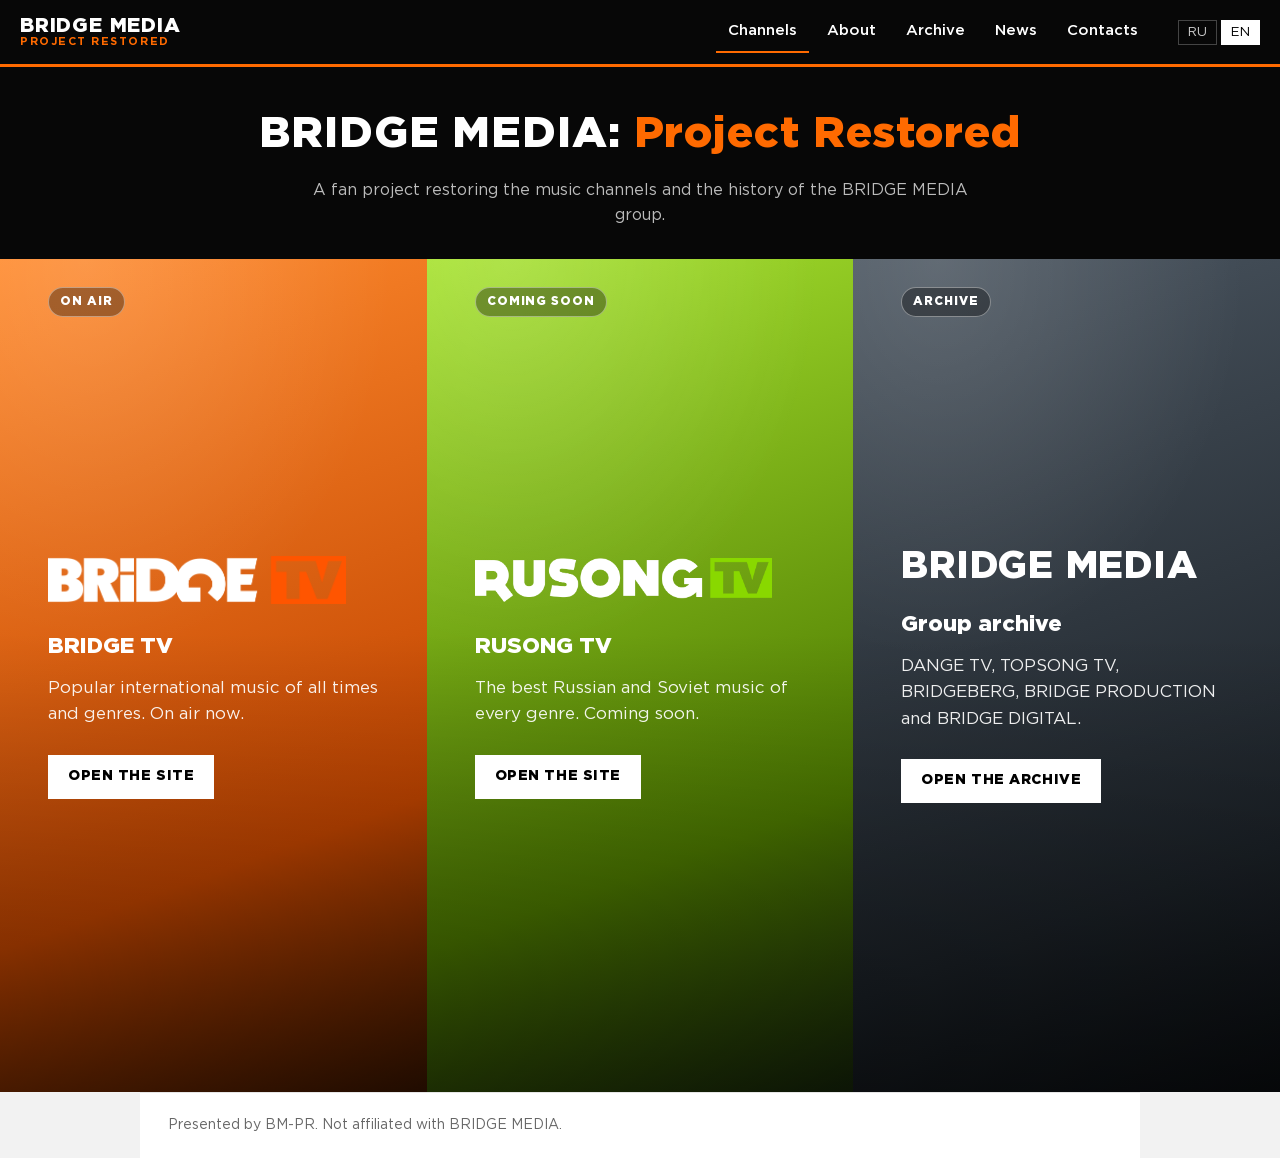
==== index.html @ 4aa4c33b "v1.0" ====
<!doctype html>
<html lang="ru">
<head>
<meta charset="utf-8">
<meta name="viewport" content="width=device-width,initial-scale=1">
<meta name="theme-color" content="#070707">
<title>Главная — BRIDGE MEDIA: Project Restored</title>
<meta name="description" content="Фанатский проект по восстановлению каналов и истории BRIDGE MEDIA. Неофициальный сайт команды BM-PR.">
<link rel="icon" href="favicon.ico" sizes="any"><link rel="icon" type="image/png" sizes="32x32" href="favicon-32.png"><link rel="apple-touch-icon" href="apple-touch-icon.png">
<link rel="stylesheet" href="fonts.css"><link rel="stylesheet" href="bm.css?v=1">
</head>
<body>
<a class="skip" href="#main">Skip</a>
<header class="top"><div class="top-in">
 <a class="brand" href="index.html"><b>BRIDGE MEDIA</b><small>Project Restored</small></a>
 <nav id="nav">
  <a href="index.html" class="on" data-i="nav_ch">Каналы</a><a href="about.html" data-i="nav_about">О холдинге</a><a href="archive.html" data-i="nav_arc">Архив</a><a href="news.html" data-i="nav_news">Новости</a><a href="contacts.html" data-i="nav_con">Контакты</a>
 </nav>
 <div class="lang"><button data-l="ru">RU</button><button data-l="en">EN</button></div>
 <button class="burger" aria-label="Menu" aria-expanded="false" aria-controls="nav"><span></span><span></span><span></span></button>
</div></header>
<main id="main">
<section class="hero-t"><h1>BRIDGE MEDIA: <span data-i="home_h">Project Restored</span></h1><p data-i="home_p">Фанатский проект по восстановлению музыкальных каналов и истории холдинга BRIDGE MEDIA.</p></section>
<section class="cols">
 <a class="col c-btv" href="https://btvrestored.ru/" target="_blank" rel="noopener"><span class="badge" data-i="live">В эфире</span><img class="lg" src="img/btv-logo.png" alt="BRIDGE TV"><h2 data-i="btv_t">BRIDGE TV</h2><p data-i="btv_p">Зарубежная популярная музыка всех времён и направлений. Сейчас в эфире.</p><span class="go" data-i="btv_b">Перейти на сайт</span></a>
 <a class="col c-rtv" href="https://rtvrestored.ru/" target="_blank" rel="noopener"><span class="badge" data-i="soon">Скоро</span><img class="lg" src="img/rusong-logo.png" alt="RUSONG TV"><h2 data-i="rtv_t">RUSONG TV</h2><p data-i="rtv_p">Лучшая российская и советская музыка всех жанров. Скоро в эфире.</p><span class="go" data-i="rtv_b">Перейти на сайт</span></a>
 <a class="col c-arc" href="archive.html"><span class="badge" data-i="arch">Архив</span><div class="lg-t">BRIDGE MEDIA</div><h2 data-i="arc_t">Архив холдинга</h2><p data-i="arc_p">DANGE TV, TOPSONG TV, BRIDGEBERG, BRIDGE PRODUCTION и BRIDGE DIGITAL.</p><span class="go" data-i="arc_b">Открыть архив</span></a>
</section>
</main>
<footer data-i="f">Представлено командой BM-PR. Не имеет отношения к BRIDGE MEDIA.</footer>
<script src="bm.js?v=1"></script>
</body>
</html>
---- fonts.css ----
/* Gotham Pro (Hoefler & Co.) — подключение шрифта для всех страниц сайта */
@font-face{font-family:"Gotham Pro";src:url("fonts/gothampro_light.woff") format("woff");font-weight:300;font-style:normal;font-display:swap}
@font-face{font-family:"Gotham Pro";src:url("fonts/gothampro.woff") format("woff");font-weight:400;font-style:normal;font-display:swap}
@font-face{font-family:"Gotham Pro";src:url("fonts/gothampro_medium.woff") format("woff");font-weight:500;font-style:normal;font-display:swap}
@font-face{font-family:"Gotham Pro";src:url("fonts/gothampro_bold.woff") format("woff");font-weight:700;font-style:normal;font-display:swap}
@font-face{font-family:"Gotham Pro";src:url("fonts/gothampro_black.woff") format("woff");font-weight:900;font-style:normal;font-display:swap}
---- bm.css ----
:root{--bg:#f2f2f2;--panel:#fff;--black:#070707;--orange:#ff6a00;--green:#89d800;--text:#222;--muted:#666;--line:#e6e6e6}
*{box-sizing:border-box}
html{scroll-behavior:smooth}
body{margin:0;background:var(--bg);color:var(--text);font-family:'Gotham Pro',Roboto,Arial,Helvetica,sans-serif;line-height:1.55;-webkit-font-smoothing:antialiased}
a{color:inherit}
img{max-width:100%}
.skip{position:absolute;left:-999px}
/* шапка */
.top{position:sticky;top:0;z-index:50;background:var(--black);color:#fff;border-bottom:3px solid var(--orange)}
.top-in{max-width:1300px;margin:0 auto;padding:0 20px;height:64px;display:flex;align-items:center;gap:28px}
.brand{display:flex;flex-direction:column;text-decoration:none;line-height:1.05}
.brand b{white-space:nowrap;font-weight:900;font-size:20px;letter-spacing:.04em}
.brand small{font-size:11px;font-weight:700;letter-spacing:.14em;text-transform:uppercase;color:var(--orange)}
.top nav{display:flex;gap:6px;margin-left:auto}
.top nav a{padding:8px 12px;text-decoration:none;font-weight:500;font-size:15px;border-bottom:2px solid transparent}
.top nav a:hover,.top nav a.on{border-color:var(--orange)}
.lang{display:flex;gap:4px}
.lang button{background:none;border:1px solid #444;color:#ccc;padding:5px 9px;font:700 12px inherit;font-family:inherit;cursor:pointer}
.lang button.on{background:#fff;color:#000;border-color:#fff}
.burger{display:none;background:none;border:0;padding:8px;cursor:pointer}
.burger span{display:block;width:24px;height:2px;background:#fff;margin:5px 0}
/* колонки каналов */
.cols{display:grid;grid-template-columns:repeat(3,1fr);min-height:calc(100vh - 67px)}
.col{position:relative;display:flex;flex-direction:column;justify-content:center;padding:6vh 48px;color:#fff;text-decoration:none;overflow:hidden;isolation:isolate;transition:flex .3s}
.col::before{content:"";position:absolute;inset:0;z-index:-2;background:var(--g)}
.col::after{content:"";position:absolute;inset:0;z-index:-1;background:radial-gradient(120% 80% at 20% 0%,rgba(255,255,255,.14),transparent 60%),linear-gradient(0deg,rgba(0,0,0,.45),transparent 55%)}
.col:hover{filter:brightness(1.08)}
.c-btv{--g:linear-gradient(160deg,#ff8a2d,#c24500 70%,#3a1500)}
.c-rtv{--g:linear-gradient(160deg,#a6e22e,#4d7a00 70%,#16260a)}
.c-arc{--g:linear-gradient(160deg,#4a5560,#1c2228 75%,#0a0d10)}
.col img.lg{height:56px;width:auto;max-width:90%;object-fit:contain;object-position:left;margin-bottom:22px}
.col .lg-t{font:900 38px/1 'Gotham Pro',sans-serif;letter-spacing:.02em;margin-bottom:22px}
.col h2{margin:0 0 12px;font-size:22px;font-weight:900}
.col p{margin:0 0 26px;font-size:17px;max-width:30ch;opacity:.92}
.col .go{align-self:flex-start;padding:11px 20px;background:#fff;color:#000;font-weight:900;font-size:14px;letter-spacing:.04em;text-transform:uppercase}
.badge{position:absolute;top:28px;left:48px;padding:5px 11px;border-radius:20px;font-size:12px;font-weight:900;letter-spacing:.08em;text-transform:uppercase;background:rgba(0,0,0,.35);border:1px solid rgba(255,255,255,.4)}
.hero-t{background:var(--black);color:#fff;text-align:center;padding:34px 20px 30px}
.hero-t h1{margin:0;font-size:clamp(26px,4vw,44px);font-weight:900;letter-spacing:.02em}
.hero-t h1 span{color:var(--orange)}
.hero-t p{margin:10px auto 0;max-width:60ch;color:#bbb}
/* страница */
.page{max-width:1000px;margin:0 auto;background:var(--panel);box-shadow:0 0 40px rgba(0,0,0,.08)}
.wrap{padding:36px 28px 48px}
h1.pt{margin:0 0 6px;font-size:clamp(28px,4vw,40px);font-weight:900;letter-spacing:-.5px}
.sub{margin:0 0 28px;color:var(--muted);font-size:17px}
h2.st{margin:38px 0 14px;font-size:24px;font-weight:900}
.stat{display:grid;grid-template-columns:repeat(auto-fit,minmax(200px,1fr));gap:12px;margin:22px 0}
.stat div{background:var(--black);color:#fff;padding:18px}
.stat b{display:block;font-size:30px;font-weight:900;color:var(--orange)}
.tl{list-style:none;margin:0;padding:0 0 0 22px;border-left:3px solid var(--orange)}
.tl>li{position:relative;margin:0 0 22px;padding-left:18px}
.tl>li::before{content:"";position:absolute;left:-30px;top:6px;width:13px;height:13px;border-radius:50%;background:var(--orange);border:3px solid #fff}
.tl .y{font-weight:900;font-size:20px}
.tl ul{margin:6px 0 0;padding-left:18px}
.note{margin:28px 0 0;padding:16px 18px;background:#fff6ee;border-left:4px solid var(--orange);font-size:14px;color:#444}
.cards{display:grid;grid-template-columns:repeat(auto-fill,minmax(290px,1fr));gap:18px}
.card{background:#fff;border:1px solid var(--line);display:flex;flex-direction:column}
.card img{display:block;width:100%;height:auto;aspect-ratio:880/301;object-fit:cover}
.card .b{padding:14px 16px 18px}
.card h3{margin:0 0 6px;font-size:18px;font-weight:900}
.card p{margin:0;font-size:14px;color:#555}
.tag{display:inline-block;margin-bottom:8px;padding:3px 9px;font-size:11px;font-weight:900;letter-spacing:.08em;text-transform:uppercase;background:#222;color:#fff}
.news{list-style:none;margin:0;padding:0}
.news li{padding:18px 0;border-bottom:1px solid var(--line)}
.news time{font-size:13px;font-weight:700;color:var(--orange)}
.news h3{margin:4px 0 6px;font-size:19px}
.news p{margin:0;color:#444}
.links{display:grid;grid-template-columns:repeat(auto-fit,minmax(260px,1fr));gap:14px}
.link{display:block;padding:18px;border:1px solid var(--line);text-decoration:none;transition:.15s}
.link:hover{border-color:var(--orange);transform:translateY(-2px)}
.link b{display:block;font-size:17px}.link span{font-size:14px;color:var(--muted)}
footer{max-width:1000px;margin:0 auto;padding:22px 28px;background:#fff;border-top:1px solid var(--line);color:var(--muted);font-size:14px}
@media(max-width:860px){
  .cols{grid-template-columns:1fr;min-height:0}
  .col{padding:44px 24px 36px;min-height:280px}.badge{left:24px;top:18px}
  .burger{display:block;margin-left:auto}
  .top nav{display:none;position:absolute;top:64px;left:0;right:0;flex-direction:column;background:#111;padding:8px 20px 16px;margin:0}
  .top nav.open{display:flex}
  .lang{margin-left:8px}
  .wrap{padding:26px 18px 40px}
}
@media(prefers-reduced-motion:reduce){*{transition:none!important;scroll-behavior:auto!important}}
@media(max-width:420px){.brand b{font-size:17px}.top-in{gap:10px;padding:0 14px}}
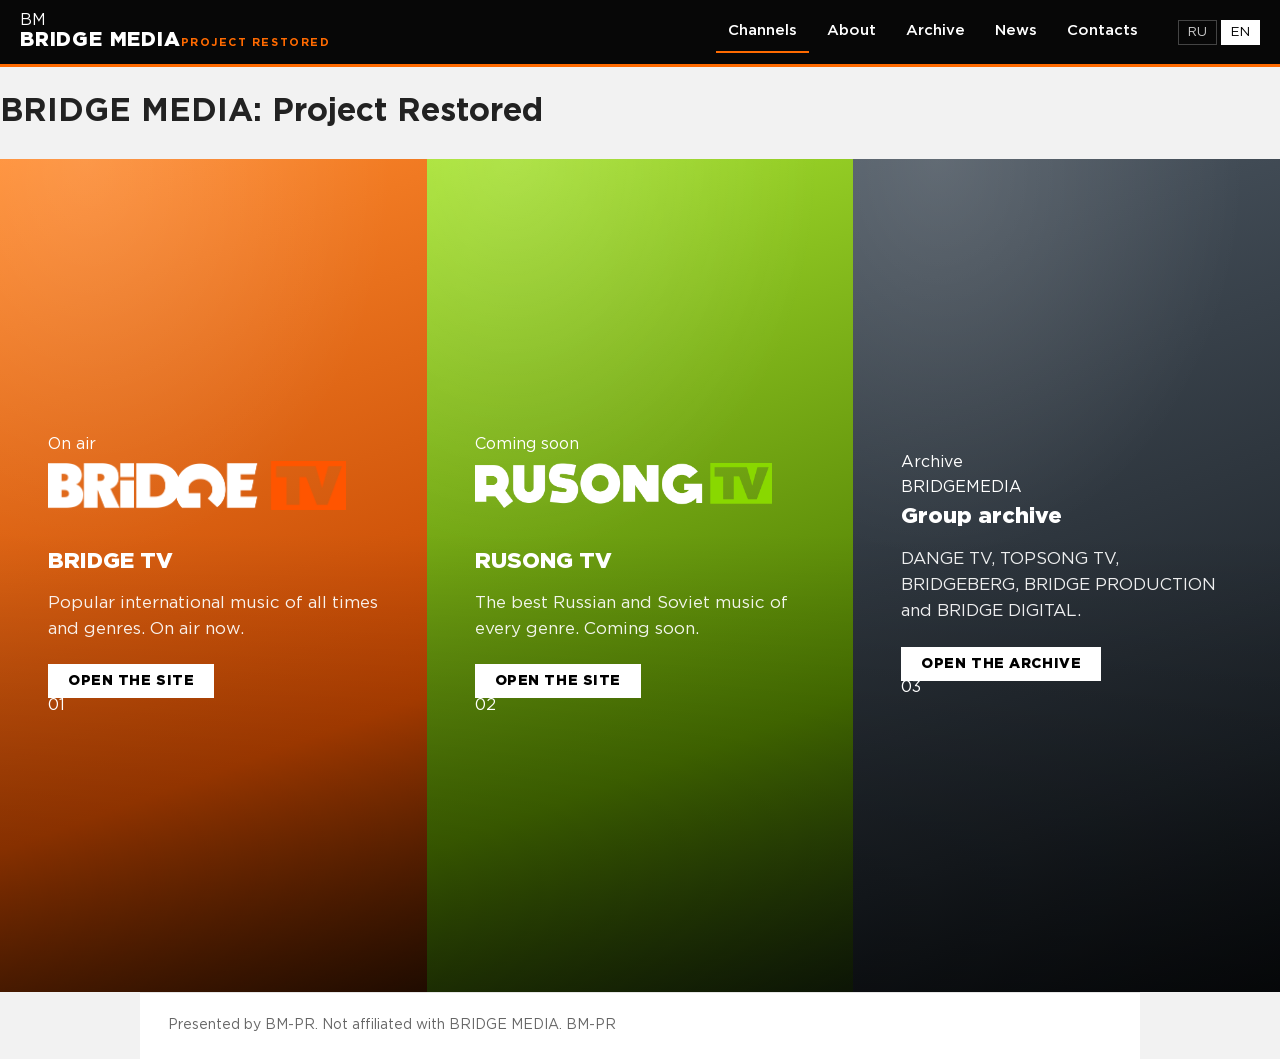
==== commit e016a20e: "Refresh home page layout" ====
--- a/index.html
+++ b/index.html
@@ -3,31 +3,79 @@
 <head>
 <meta charset="utf-8">
 <meta name="viewport" content="width=device-width,initial-scale=1">
-<meta name="theme-color" content="#070707">
-<title>Главная — BRIDGE MEDIA: Project Restored</title>
-<meta name="description" content="Фанатский проект по восстановлению каналов и истории BRIDGE MEDIA. Неофициальный сайт команды BM-PR.">
-<link rel="icon" href="favicon.ico" sizes="any"><link rel="icon" type="image/png" sizes="32x32" href="favicon-32.png"><link rel="apple-touch-icon" href="apple-touch-icon.png">
-<link rel="stylesheet" href="fonts.css"><link rel="stylesheet" href="bm.css?v=1">
+<meta name="theme-color" content="#101820">
+<title>BRIDGE MEDIA: Project Restored</title>
+<meta name="description" content="Фанатский проект BM-PR: BRIDGE TV, RUSONG TV и восстановленная история BRIDGE MEDIA.">
+<meta property="og:type" content="website">
+<meta property="og:title" content="BRIDGE MEDIA: Project Restored">
+<meta property="og:description" content="Музыкальные телеканалы и архив истории BRIDGE MEDIA — проект команды BM-PR.">
+<link rel="icon" href="favicon.ico" sizes="any">
+<link rel="icon" type="image/png" sizes="32x32" href="favicon-32.png">
+<link rel="apple-touch-icon" href="apple-touch-icon.png">
+<link rel="stylesheet" href="fonts.css">
+<link rel="stylesheet" href="bm.css?v=2">
 </head>
-<body>
-<a class="skip" href="#main">Skip</a>
-<header class="top"><div class="top-in">
- <a class="brand" href="index.html"><b>BRIDGE MEDIA</b><small>Project Restored</small></a>
- <nav id="nav">
-  <a href="index.html" class="on" data-i="nav_ch">Каналы</a><a href="about.html" data-i="nav_about">О холдинге</a><a href="archive.html" data-i="nav_arc">Архив</a><a href="news.html" data-i="nav_news">Новости</a><a href="contacts.html" data-i="nav_con">Контакты</a>
- </nav>
- <div class="lang"><button data-l="ru">RU</button><button data-l="en">EN</button></div>
- <button class="burger" aria-label="Menu" aria-expanded="false" aria-controls="nav"><span></span><span></span><span></span></button>
-</div></header>
+<body class="home-page">
+<a class="skip" href="#main" data-i="skip">К основному содержимому</a>
+<header class="top home-top">
+ <div class="top-in">
+  <a class="brand" href="index.html" aria-label="BRIDGE MEDIA: Project Restored — главная">
+   <span class="brand-symbol" aria-hidden="true">BM</span>
+   <span class="brand-copy"><b>BRIDGE MEDIA</b><small>Project Restored</small></span>
+  </a>
+  <nav id="nav" aria-label="Главная навигация">
+   <a href="index.html" class="on" aria-current="page" data-i="nav_ch">Каналы</a>
+   <a href="about.html" data-i="nav_about">О холдинге</a>
+   <a href="archive.html" data-i="nav_arc">Архив</a>
+   <a href="news.html" data-i="nav_news">Новости</a>
+   <a href="contacts.html" data-i="nav_con">Контакты</a>
+  </nav>
+  <div class="lang" aria-label="Язык / Language">
+   <button type="button" data-l="ru" aria-pressed="true">RU</button>
+   <button type="button" data-l="en" aria-pressed="false">EN</button>
+  </div>
+  <button class="burger" type="button" aria-label="Открыть меню" aria-expanded="false" aria-controls="nav"><span></span><span></span><span></span></button>
+ </div>
+</header>
 <main id="main">
-<section class="hero-t"><h1>BRIDGE MEDIA: <span data-i="home_h">Project Restored</span></h1><p data-i="home_p">Фанатский проект по восстановлению музыкальных каналов и истории холдинга BRIDGE MEDIA.</p></section>
-<section class="cols">
- <a class="col c-btv" href="https://btvrestored.ru/" target="_blank" rel="noopener"><span class="badge" data-i="live">В эфире</span><img class="lg" src="img/btv-logo.png" alt="BRIDGE TV"><h2 data-i="btv_t">BRIDGE TV</h2><p data-i="btv_p">Зарубежная популярная музыка всех времён и направлений. Сейчас в эфире.</p><span class="go" data-i="btv_b">Перейти на сайт</span></a>
- <a class="col c-rtv" href="https://rtvrestored.ru/" target="_blank" rel="noopener"><span class="badge" data-i="soon">Скоро</span><img class="lg" src="img/rusong-logo.png" alt="RUSONG TV"><h2 data-i="rtv_t">RUSONG TV</h2><p data-i="rtv_p">Лучшая российская и советская музыка всех жанров. Скоро в эфире.</p><span class="go" data-i="rtv_b">Перейти на сайт</span></a>
- <a class="col c-arc" href="archive.html"><span class="badge" data-i="arch">Архив</span><div class="lg-t">BRIDGE MEDIA</div><h2 data-i="arc_t">Архив холдинга</h2><p data-i="arc_p">DANGE TV, TOPSONG TV, BRIDGEBERG, BRIDGE PRODUCTION и BRIDGE DIGITAL.</p><span class="go" data-i="arc_b">Открыть архив</span></a>
-</section>
+ <h1 class="sr-only">BRIDGE MEDIA: Project Restored</h1>
+ <section class="cols home-cols" aria-label="Проекты BRIDGE MEDIA: Project Restored">
+  <a class="col c-btv" href="https://btvrestored.ru/" target="_blank" rel="noopener noreferrer">
+   <span class="panel-badge"><span class="status-dot"></span><span data-i="live">В эфире</span></span>
+   <div class="panel-content">
+    <img class="lg" src="img/btv-logo.png" alt="Логотип BRIDGE TV" width="220" height="56">
+    <h2 data-i="btv_t">BRIDGE TV</h2>
+    <p data-i="btv_p">Зарубежная популярная музыка всех времён и направлений. Сейчас в эфире.</p>
+    <span class="go" data-i="btv_b">Перейти на сайт</span>
+   </div>
+   <span class="panel-number" aria-hidden="true">01</span>
+  </a>
+  <a class="col c-rtv" href="https://rtvrestored.ru/" target="_blank" rel="noopener noreferrer">
+   <span class="panel-badge" data-i="soon">Скоро</span>
+   <div class="panel-content">
+    <img class="lg" src="img/rusong-logo.png" alt="Логотип RUSONG TV" width="220" height="56">
+    <h2 data-i="rtv_t">RUSONG TV</h2>
+    <p data-i="rtv_p">Лучшая российская и советская музыка всех жанров. Скоро в эфире.</p>
+    <span class="go" data-i="rtv_b">Перейти на сайт</span>
+   </div>
+   <span class="panel-number" aria-hidden="true">02</span>
+  </a>
+  <a class="col c-arc" href="archive.html">
+   <span class="panel-badge" data-i="arch">Архив</span>
+   <div class="panel-content">
+    <span class="archive-mark" aria-hidden="true">BRIDGE<span>MEDIA</span></span>
+    <h2 data-i="arc_t">Архив холдинга</h2>
+    <p data-i="arc_p">DANGE TV, TOPSONG TV, BRIDGEBERG, BRIDGE PRODUCTION и BRIDGE DIGITAL.</p>
+    <span class="go" data-i="arc_b">Открыть архив</span>
+   </div>
+   <span class="panel-number" aria-hidden="true">03</span>
+  </a>
+ </section>
 </main>
-<footer data-i="f">Представлено командой BM-PR. Не имеет отношения к BRIDGE MEDIA.</footer>
-<script src="bm.js?v=1"></script>
+<footer class="home-footer">
+ <span data-i="f">Представлено командой BM-PR. Не имеет отношения к BRIDGE MEDIA.</span>
+ <span class="footer-mark">BM-PR</span>
+</footer>
+<script src="bm.js?v=2"></script>
 </body>
-</html>
+</html>
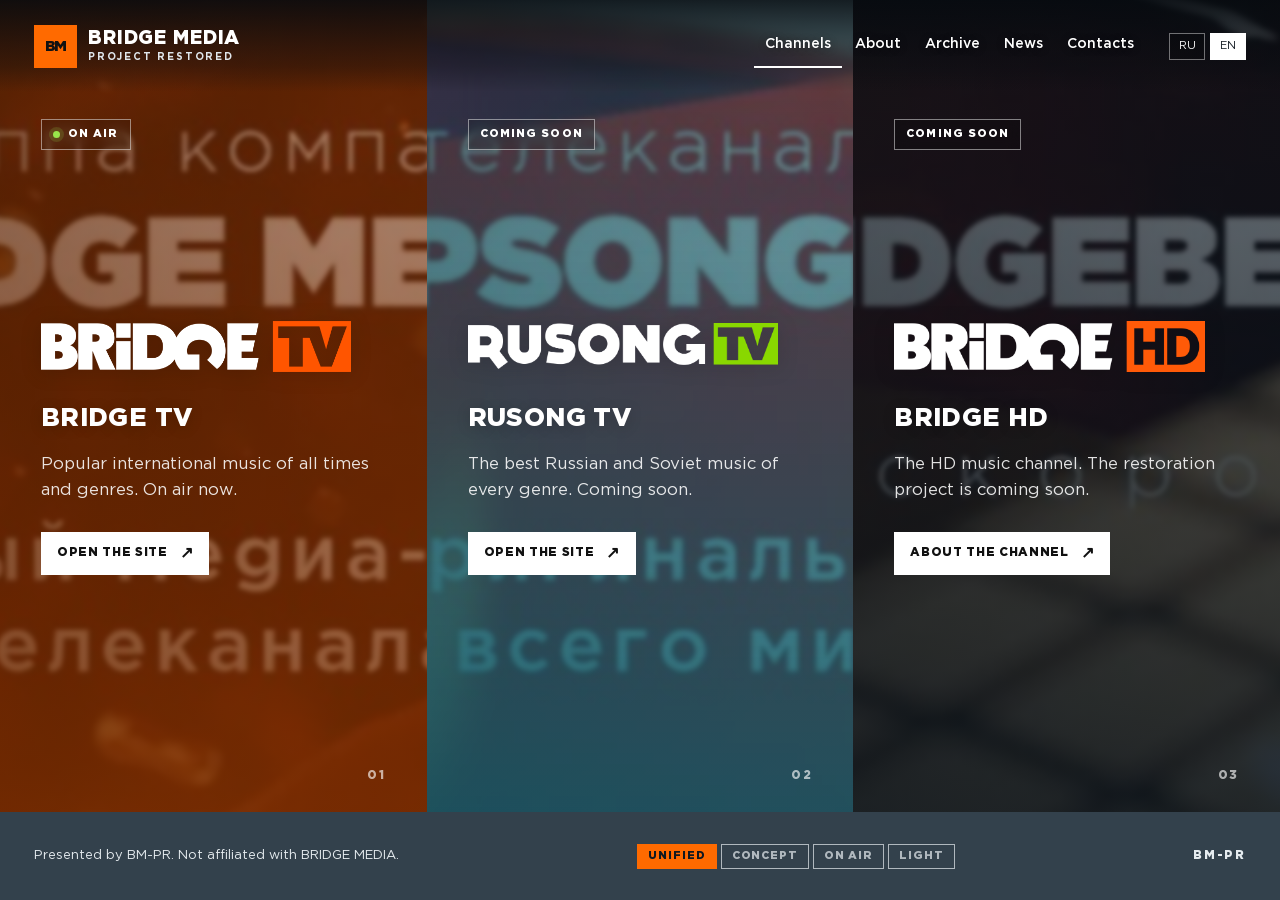
==== commit e9897b38: "BRIDGE HD: Project Restored, history through early 2017, four switchable design themes Co-Authored-B" ====
--- a/index.html
+++ b/index.html
@@ -1,19 +1,21 @@
 <!doctype html>
-<html lang="ru">
+<html lang="ru" data-theme="studio">
 <head>
 <meta charset="utf-8">
 <meta name="viewport" content="width=device-width,initial-scale=1">
 <meta name="theme-color" content="#101820">
 <title>BRIDGE MEDIA: Project Restored</title>
-<meta name="description" content="Фанатский проект BM-PR: BRIDGE TV, RUSONG TV и восстановленная история BRIDGE MEDIA.">
+<meta name="description" content="Фанатский проект BM-PR: BRIDGE TV, RUSONG TV, BRIDGE HD и восстановленная история BRIDGE MEDIA.">
 <meta property="og:type" content="website">
 <meta property="og:title" content="BRIDGE MEDIA: Project Restored">
-<meta property="og:description" content="Музыкальные телеканалы и архив истории BRIDGE MEDIA — проект команды BM-PR.">
+<meta property="og:description" content="Фанатский проект BM-PR: BRIDGE TV, RUSONG TV, BRIDGE HD и восстановленная история BRIDGE MEDIA.">
 <link rel="icon" href="favicon.ico" sizes="any">
 <link rel="icon" type="image/png" sizes="32x32" href="favicon-32.png">
 <link rel="apple-touch-icon" href="apple-touch-icon.png">
 <link rel="stylesheet" href="fonts.css">
-<link rel="stylesheet" href="bm.css?v=2">
+<link rel="stylesheet" href="bm.css?v=3">
+<link rel="stylesheet" href="themes.css?v=3">
+<script>try{var q=location.search.match(/[?&]theme=(\w+)/),t=(q&&q[1])||localStorage.getItem('bmtheme');if(/^(studio|paper|air|clean)$/.test(t))document.documentElement.setAttribute('data-theme',t)}catch(e){}</script>
 </head>
 <body class="home-page">
 <a class="skip" href="#main" data-i="skip">К основному содержимому</a>
@@ -38,7 +40,7 @@
  </div>
 </header>
 <main id="main">
- <h1 class="sr-only">BRIDGE MEDIA: Project Restored</h1>
+<h1 class="sr-only">BRIDGE MEDIA: Project Restored</h1>
  <section class="cols home-cols" aria-label="Проекты BRIDGE MEDIA: Project Restored">
   <a class="col c-btv" href="https://btvrestored.ru/" target="_blank" rel="noopener noreferrer">
    <span class="panel-badge"><span class="status-dot"></span><span data-i="live">В эфире</span></span>
@@ -60,13 +62,13 @@
    </div>
    <span class="panel-number" aria-hidden="true">02</span>
   </a>
-  <a class="col c-arc" href="archive.html">
-   <span class="panel-badge" data-i="arch">Архив</span>
+  <a class="col c-hd" href="bridge-hd.html">
+   <span class="panel-badge" data-i="soon">Скоро</span>
    <div class="panel-content">
-    <span class="archive-mark" aria-hidden="true">BRIDGE<span>MEDIA</span></span>
-    <h2 data-i="arc_t">Архив холдинга</h2>
-    <p data-i="arc_p">DANGE TV, TOPSONG TV, BRIDGEBERG, BRIDGE PRODUCTION и BRIDGE DIGITAL.</p>
-    <span class="go" data-i="arc_b">Открыть архив</span>
+    <img class="lg" src="img/bridge-hd-logo.png" alt="Логотип BRIDGE HD" width="342" height="56">
+    <h2 data-i="hd_t">BRIDGE HD</h2>
+    <p data-i="hd_p">Музыкальный канал в формате HD. Проект восстановления — скоро.</p>
+    <span class="go" data-i="hd_b">О канале</span>
    </div>
    <span class="panel-number" aria-hidden="true">03</span>
   </a>
@@ -74,8 +76,9 @@
 </main>
 <footer class="home-footer">
  <span data-i="f">Представлено командой BM-PR. Не имеет отношения к BRIDGE MEDIA.</span>
+ <div class="themes" role="group" aria-label="Стиль"><button type="button" data-t="studio"></button><button type="button" data-t="paper"></button><button type="button" data-t="air"></button><button type="button" data-t="clean"></button></div>
  <span class="footer-mark">BM-PR</span>
 </footer>
-<script src="bm.js?v=2"></script>
+<script src="bm.js?v=3"></script>
 </body>
-</html>+</html>
--- a/bm.css
+++ b/bm.css
@@ -81,3 +81,89 @@
 }
 @media(prefers-reduced-motion:reduce){*{transition:none!important;scroll-behavior:auto!important}}
 @media(max-width:420px){.brand b{font-size:17px}.top-in{gap:10px;padding:0 14px}}
+
+
+/* Homepage: wide visual panels inspired by the supplied channel-page reference */
+.skip{z-index:100;top:10px;left:-999px;padding:10px 14px;background:#fff;color:#111;border-radius:3px}
+.skip:focus{left:12px;outline:3px solid var(--orange);outline-offset:3px}
+.sr-only{position:absolute!important;width:1px;height:1px;padding:0;margin:-1px;overflow:hidden;clip:rect(0,0,0,0);white-space:nowrap;border:0}
+.home-page{background:#111820}
+.home-top{position:absolute;top:0;left:0;right:0;background:linear-gradient(180deg,rgba(5,10,15,.86),rgba(5,10,15,.34) 72%,transparent);border:0;color:#fff}
+.home-top .top-in{height:92px;max-width:1500px;padding:0 34px;gap:24px}
+.home-top .brand{flex-direction:row;align-items:center;gap:11px;line-height:1}
+.brand-symbol{display:grid;place-items:center;width:43px;height:43px;background:var(--orange);color:#111;font-weight:900;font-size:15px;letter-spacing:-.07em}
+.brand-copy{display:flex;flex-direction:column;gap:5px}
+.brand-copy b{font-size:19px;letter-spacing:.045em}
+.brand-copy small{font-size:10px;font-weight:700;letter-spacing:.18em;text-transform:uppercase;color:#e0e6eb}
+.home-top nav{gap:2px}
+.home-top nav a{padding:10px 11px;font-size:14px;border-bottom:2px solid transparent;text-shadow:0 1px 8px rgba(0,0,0,.3)}
+.home-top nav a:hover,.home-top nav a.on{border-color:#fff}
+.home-top .lang{gap:5px}
+.home-top .lang button{min-width:36px;padding:7px 8px;border-color:rgba(255,255,255,.42);color:#fff;background:rgba(0,0,0,.14);font-size:11px}
+.home-top .lang button.on{background:#fff;color:#101820;border-color:#fff}
+.home-top .burger{margin-left:0}
+.home-cols{display:grid;grid-template-columns:repeat(3,minmax(0,1fr));min-height:max(660px,calc(100vh - 88px))}
+.home-cols .col{position:relative;display:flex;justify-content:center;min-width:0;padding:145px clamp(25px,3.2vw,54px) 64px;color:#fff;isolation:isolate;overflow:hidden;text-decoration:none;transition:filter .25s ease}
+.home-cols .col::before{content:"";position:absolute;inset:0;z-index:-2;background-image:var(--panel-image);background-position:center;background-size:cover;filter:blur(2px) saturate(.82);transform:scale(1.04);transition:transform .55s ease}
+.home-cols .col::after{content:"";position:absolute;inset:0;z-index:-1;background:var(--panel-overlay)}
+.home-cols .col:hover{filter:brightness(1.08)}
+.home-cols .col:hover::before{transform:scale(1.09)}
+.home-cols .c-btv{--panel-image:url('img/bridgemedia.jpg');--panel-overlay:linear-gradient(180deg,rgba(102,36,0,.54),rgba(120,45,0,.82)),linear-gradient(90deg,rgba(0,0,0,.23),transparent 80%)}
+.home-cols .c-rtv{--panel-image:url('img/topsongtv.jpg');--panel-overlay:linear-gradient(180deg,rgba(11,71,82,.56),rgba(5,88,103,.86)),linear-gradient(90deg,rgba(0,0,0,.18),transparent 80%)}
+.home-cols .c-hd{--panel-image:url('img/bridgeberg.jpg');--panel-overlay:linear-gradient(180deg,rgba(13,24,34,.62),rgba(8,18,27,.88)),linear-gradient(90deg,rgba(0,0,0,.16),transparent 80%)}
+.panel-badge{position:absolute;top:119px;left:clamp(25px,3.2vw,54px);display:inline-flex;align-items:center;gap:8px;padding:6px 11px;border:1px solid rgba(255,255,255,.48);background:rgba(0,0,0,.16);backdrop-filter:blur(8px);font-size:11px;font-weight:800;letter-spacing:.1em;text-transform:uppercase}
+.status-dot{width:7px;height:7px;border-radius:50%;background:#98e54b;box-shadow:0 0 0 4px rgba(152,229,75,.16)}
+.panel-content{width:100%;max-width:390px;margin:auto 0;align-self:center}
+.home-cols .col img.lg{display:block;width:auto;max-width:90%;height:56px;object-fit:contain;object-position:left;margin:0 0 25px;filter:drop-shadow(0 2px 10px rgba(0,0,0,.16))}
+.home-cols .col h2{margin:0 0 13px;font-size:clamp(22px,2vw,29px);font-weight:900;letter-spacing:.015em;text-shadow:0 2px 14px rgba(0,0,0,.18)}
+.home-cols .col p{max-width:31ch;margin:0 0 28px;font-size:clamp(15px,1.32vw,18px);line-height:1.55;color:rgba(255,255,255,.95)}
+.home-cols .col .go{display:inline-flex;align-items:center;gap:12px;align-self:flex-start;padding:12px 16px;background:#fff;color:#111;font-size:12px;font-weight:900;letter-spacing:.055em;text-transform:uppercase;transition:background .2s ease,transform .2s ease}
+.home-cols .col .go::after{content:"↗";font-size:16px;line-height:1}
+.home-cols .col:hover .go{background:#f1f1f1;transform:translateY(-2px)}
+.archive-mark{display:inline-flex;align-items:baseline;gap:7px;margin:0 0 26px;font-size:clamp(30px,3.1vw,43px);font-weight:900;line-height:1;letter-spacing:-.055em;text-shadow:0 2px 12px rgba(0,0,0,.18)}
+.archive-mark span{padding:4px 6px;background:var(--orange);color:#101820;font-size:.48em;letter-spacing:.02em}
+.panel-number{position:absolute;right:clamp(25px,3.2vw,54px);bottom:26px;color:rgba(255,255,255,.63);font-size:12px;font-weight:800;letter-spacing:.14em}
+.home-footer{display:flex;align-items:center;justify-content:space-between;gap:20px;max-width:none;min-height:88px;margin:0;padding:20px max(34px,calc((100vw - 1430px)/2));background:#53656e;border:0;color:rgba(255,255,255,.9);font-size:13px}
+.footer-mark{font-size:12px;font-weight:900;letter-spacing:.15em;color:#fff}
+.home-top a:focus-visible,.home-top button:focus-visible,.home-cols .col:focus-visible{outline:3px solid #fff;outline-offset:-5px}
+@media(max-width:1050px){
+ .home-top .top-in{padding:0 22px;gap:14px}
+ .home-top nav a{padding:9px 8px;font-size:13px}
+ .home-top .brand-copy b{font-size:17px}
+ .home-cols .col{padding-left:26px;padding-right:26px}
+ .panel-badge{left:26px}
+ .panel-number{right:26px}
+}
+@media(max-width:860px){
+ .home-top{background:rgba(9,15,21,.95);backdrop-filter:blur(12px)}
+ .home-top .top-in{height:76px;padding:0 18px;gap:10px}
+ .home-top nav{display:none;position:absolute;top:76px;left:0;right:0;flex-direction:column;gap:0;background:#111a22;padding:9px 18px 16px;margin:0;border-top:1px solid rgba(255,255,255,.12)}
+ .home-top nav.open{display:flex}
+ .home-top nav a{padding:12px 8px;font-size:15px;border-bottom:0;border-left:2px solid transparent}
+ .home-top nav a:hover,.home-top nav a.on{border-left-color:var(--orange)}
+ .home-top .lang{margin-left:auto}
+ .home-top .burger{display:block}
+ .home-cols{grid-template-columns:1fr;min-height:0}
+ .home-cols .col{min-height:410px;padding:90px 32px 70px}
+ .home-cols .col::before{background-position:center 48%}
+ .panel-badge{top:28px;left:32px}
+ .panel-content{max-width:620px;margin:auto 0}
+ .home-cols .col h2{font-size:27px}
+ .home-cols .col p{font-size:17px;max-width:45ch}
+ .home-footer{min-height:76px;padding:20px 24px}
+}
+@media(max-width:480px){
+ .home-top .top-in{padding:0 13px}
+ .brand-symbol{width:37px;height:37px;font-size:13px}
+ .brand-copy b{font-size:15px}
+ .brand-copy small{font-size:9px;letter-spacing:.13em}
+ .home-top .lang button{min-width:32px;padding:6px 7px}
+ .home-top .burger{padding:6px}
+ .home-cols .col{min-height:360px;padding:78px 24px 60px}
+ .panel-badge{left:24px;top:22px}
+ .home-cols .col img.lg{height:49px;margin-bottom:20px}
+ .home-cols .col h2{font-size:23px}
+ .home-cols .col p{font-size:15px}
+ .home-footer{align-items:flex-start;flex-direction:column;gap:7px;padding:20px 18px;font-size:12px}
+}
+@media(prefers-reduced-motion:reduce){.home-cols .col,.home-cols .col::before,.home-cols .col .go{transition:none!important}}
--- a/themes.css
+++ b/themes.css
@@ -0,0 +1,137 @@
+/* ===== Общие стили внутренних страниц + 4 темы (html[data-theme]) ===== */
+:root{
+  --pg-bg:#0e151c;--pg-panel:#141d26;--pg-card:#1a2530;--pg-text:#e9eef2;--pg-muted:#9fb0bd;--pg-line:rgba(255,255,255,.11);
+  --accent:#ff6a00;--accent-ink:#101820;
+  --hd-bg:rgba(9,15,21,.96);--hd-text:#fff;--hd-line:rgba(255,255,255,.1);
+  --ft-bg:#33414c;--ft-text:#e5ebef;--radius:0px;
+}
+/* --- внутренние страницы --- */
+.inner-page{background:var(--pg-bg);color:var(--pg-text)}
+.inner-page .home-top{position:sticky;top:0;background:var(--hd-bg);color:var(--hd-text);backdrop-filter:blur(12px);border-bottom:1px solid var(--hd-line)}
+.inner-page .home-top .top-in{height:76px}
+.inner-page main{min-height:calc(100vh - 76px - 88px)}
+.inner-page .page{max-width:1060px;margin:0 auto;background:var(--pg-panel);box-shadow:none;border-left:1px solid var(--pg-line);border-right:1px solid var(--pg-line);min-height:60vh}
+.inner-page .wrap{padding:52px clamp(20px,4vw,56px) 64px}
+.inner-page h1.pt{font-size:clamp(32px,5vw,54px);letter-spacing:-.02em;line-height:1.05}
+.inner-page .sub{color:var(--pg-muted);max-width:62ch}
+.inner-page h2.st{font-size:24px;margin:44px 0 16px}
+.inner-page h2.st.first{margin-top:0}
+.inner-page .stat div{background:var(--pg-card);border:1px solid var(--pg-line);color:var(--pg-text);border-radius:var(--radius)}
+.inner-page .stat b{color:var(--accent);font-size:38px}
+.inner-page .tl{border-left-color:var(--accent)}
+.inner-page .tl>li::before{background:var(--accent);border-color:var(--pg-panel)}
+.inner-page .tl li{color:var(--pg-text)}
+.inner-page .note{background:var(--pg-card);border-left-color:var(--accent);color:var(--pg-muted)}
+.inner-page .card{background:var(--pg-card);border-color:var(--pg-line);border-radius:var(--radius);overflow:hidden}
+.inner-page .card p{color:var(--pg-muted)}
+.inner-page .tag{background:var(--accent);color:var(--accent-ink)}
+.inner-page .news li{border-color:var(--pg-line)}
+.inner-page .news p{color:var(--pg-muted)}
+.inner-page .news time{color:var(--accent)}
+.inner-page .link{border-color:var(--pg-line);background:var(--pg-card);border-radius:var(--radius)}
+.inner-page .link:hover{border-color:var(--accent)}
+.inner-page .link span{color:var(--pg-muted)}
+.inner-page a:focus-visible,.inner-page button:focus-visible{outline:3px solid var(--accent);outline-offset:3px}
+.srcs{margin:0;padding-left:20px;color:var(--pg-muted)}.srcs li{margin:0 0 8px}.srcs a{color:var(--pg-text);text-underline-offset:3px}.srcs a:hover{color:var(--accent)}
+/* BRIDGE HD */
+.hd-hero{background:linear-gradient(180deg,#05090d,#0e151c);border-bottom:1px solid var(--pg-line);background-image:linear-gradient(90deg,rgba(5,9,13,.92),rgba(5,9,13,.6)),url('img/bridgeberg.jpg');background-size:cover;background-position:center}
+.hd-hero-in{max-width:1060px;margin:0 auto;padding:56px clamp(20px,4vw,56px) 52px;color:#fff}
+.hd-hero .sub{color:#c4d0d9}
+.hd-logo{display:block;height:58px;width:auto;margin:20px 0 26px}
+.panel-badge.static{position:static;display:inline-flex}
+/* переключатель стилей */
+.themes{display:flex;gap:4px;flex-wrap:wrap}
+.themes button{padding:6px 10px;border:1px solid currentColor;background:transparent;color:inherit;font:800 11px/1 'Gotham Pro',sans-serif;letter-spacing:.08em;text-transform:uppercase;cursor:pointer;opacity:.7}
+.themes button:hover{opacity:1}
+.themes button.on{opacity:1;background:var(--accent);border-color:var(--accent);color:var(--accent-ink)}
+.home-footer{background:var(--ft-bg);color:var(--ft-text)}
+.footer-mark{color:inherit}
+@media(max-width:620px){.home-footer{flex-wrap:wrap}.themes{order:3}}
+
+/* ===== 2. КОНЦЕПТ — «бумага»: светлый, крупная типографика, плоские цвета ===== */
+html[data-theme=paper]{--pg-bg:#ece6d8;--pg-panel:#fbf8f0;--pg-card:#fff;--pg-text:#16130e;--pg-muted:#6a645a;--pg-line:#d8d0be;--accent:#ff5a0a;--accent-ink:#fff;--hd-bg:#ece6d8;--hd-text:#16130e;--hd-line:#16130e;--ft-bg:#16130e;--ft-text:#ece6d8}
+[data-theme=paper] body{background:#ece6d8}
+[data-theme=paper] .home-top{background:#ece6d8}
+[data-theme=paper] .home-page .home-top{background:linear-gradient(180deg,#ece6d8,rgba(236,230,216,0));color:#16130e}
+[data-theme=paper] .home-top nav a,[data-theme=paper] .brand-copy small{color:#16130e;text-shadow:none}
+[data-theme=paper] .home-top nav a:hover,[data-theme=paper] .home-top nav a.on{border-color:#ff5a0a}
+[data-theme=paper] .home-top .lang button{color:#16130e;border-color:#16130e;background:transparent}
+[data-theme=paper] .home-top .lang button.on{background:#16130e;color:#ece6d8}
+[data-theme=paper] .burger span{background:#16130e}
+[data-theme=paper] .brand-symbol{background:#16130e;color:#ece6d8}
+[data-theme=paper] .home-page{background:#ece6d8}
+[data-theme=paper] .home-cols{gap:0;border-top:2px solid #16130e}
+[data-theme=paper] .home-cols .col{color:#16130e;border-right:2px solid #16130e}
+[data-theme=paper] .home-cols .col:last-child{border-right:0}
+[data-theme=paper] .home-cols .col::before{background-image:none;filter:none;background:var(--flat)}
+[data-theme=paper] .home-cols .col::after{background:none}
+[data-theme=paper] .home-cols .col:hover::before{transform:none}
+[data-theme=paper] .home-cols .c-btv{--flat:#ff6a00;color:#16130e}
+[data-theme=paper] .home-cols .c-rtv{--flat:#a6e22e;color:#16130e}
+[data-theme=paper] .home-cols .c-hd{--flat:#16130e;color:#ece6d8}
+[data-theme=paper] .home-cols .col img.lg{filter:none}
+[data-theme=paper] .home-cols .c-btv img.lg,[data-theme=paper] .home-cols .c-rtv img.lg{filter:brightness(0)}
+[data-theme=paper] .home-cols .col p{color:inherit;opacity:.88}
+[data-theme=paper] .home-cols .col h2{text-shadow:none;font-size:clamp(34px,4vw,60px);line-height:.95;text-transform:uppercase;letter-spacing:-.02em}
+[data-theme=paper] .home-cols .col .go{background:#16130e;color:#ece6d8}
+[data-theme=paper] .home-cols .c-hd .go{background:#ff5a0a;color:#fff}
+[data-theme=paper] .panel-badge{border-color:currentColor;background:transparent;color:inherit}
+[data-theme=paper] .panel-number{color:inherit;opacity:.5;font-size:clamp(44px,6vw,92px);font-weight:900;letter-spacing:-.04em;bottom:14px}
+[data-theme=paper] .status-dot{background:#16130e;box-shadow:none}
+[data-theme=paper].home-page,[data-theme=paper] .inner-page .page{border-color:#16130e}
+[data-theme=paper] .inner-page h1.pt{text-transform:uppercase;font-size:clamp(40px,7vw,84px);letter-spacing:-.04em;line-height:.92}
+[data-theme=paper] .inner-page .stat div{border:2px solid #16130e;background:#fff}
+[data-theme=paper] .hd-hero{background:#16130e}
+[data-theme=paper] .hd-hero-in{color:#ece6d8}
+
+/* ===== 3. ЭФИР — тёмный «телевизионный»: сетка, моноширинные метки, красный LIVE ===== */
+html[data-theme=air]{--pg-bg:#04070a;--pg-panel:#080d12;--pg-card:#0d141b;--pg-text:#dfe9ef;--pg-muted:#7f94a3;--pg-line:rgba(120,200,255,.18);--accent:#ff3b30;--accent-ink:#fff;--hd-bg:rgba(2,5,8,.96);--hd-line:rgba(120,200,255,.25);--ft-bg:#02050a;--ft-text:#7f94a3}
+[data-theme=air] body{font-feature-settings:"tnum"}
+[data-theme=air] .home-page{background:#02050a}
+[data-theme=air] .home-cols .col{border-right:1px solid rgba(120,200,255,.22)}
+[data-theme=air] .home-cols .col::before{filter:blur(3px) saturate(.5) brightness(.55)}
+[data-theme=air] .home-cols .col::after{background:repeating-linear-gradient(0deg,rgba(0,0,0,.28) 0 1px,transparent 1px 3px),linear-gradient(180deg,rgba(2,5,10,.45),rgba(2,5,10,.9))}
+[data-theme=air] .panel-badge,[data-theme=air] .panel-number,[data-theme=air] .themes button,[data-theme=air] .tag,[data-theme=air] .news time,[data-theme=air] .tl .y{font-family:ui-monospace,'SFMono-Regular',Menlo,Consolas,monospace;letter-spacing:.12em}
+[data-theme=air] .panel-badge{border-color:rgba(120,200,255,.4);background:rgba(2,5,10,.7)}
+[data-theme=air] .panel-number::before{content:"CH ";opacity:.6}
+[data-theme=air] .status-dot{background:#ff3b30;box-shadow:0 0 0 4px rgba(255,59,48,.25);animation:blink 1.4s infinite}
+@keyframes blink{50%{opacity:.25}}
+[data-theme=air] .home-cols .col .go{background:transparent;color:#fff;border:1px solid #fff}
+[data-theme=air] .home-cols .col:hover .go{background:#fff;color:#000}
+[data-theme=air] .home-cols .col h2{text-transform:uppercase;letter-spacing:.08em;font-size:clamp(20px,1.8vw,26px)}
+[data-theme=air] .inner-page .wrap{background-image:linear-gradient(rgba(120,200,255,.045) 1px,transparent 1px),linear-gradient(90deg,rgba(120,200,255,.045) 1px,transparent 1px);background-size:36px 36px}
+[data-theme=air] .inner-page h1.pt{text-transform:uppercase;letter-spacing:.02em}
+[data-theme=air] .inner-page h1.pt::before{content:"● ";color:#ff3b30;font-size:.55em;vertical-align:middle}
+[data-theme=air] .inner-page .stat div{border-color:rgba(120,200,255,.3)}
+[data-theme=air] .inner-page .stat b{color:#fff;text-shadow:0 0 18px rgba(255,59,48,.55)}
+@media(prefers-reduced-motion:reduce){[data-theme=air] .status-dot{animation:none}}
+
+/* ===== 4. СВЕТЛЫЙ — чистый корпоративный: белый, крупные чёткие фото ===== */
+html[data-theme=clean]{--pg-bg:#f4f6f8;--pg-panel:#fff;--pg-card:#fff;--pg-text:#14202b;--pg-muted:#5c6b78;--pg-line:#dde3e8;--accent:#ff6a00;--accent-ink:#fff;--hd-bg:rgba(255,255,255,.96);--hd-text:#14202b;--hd-line:#dde3e8;--ft-bg:#14202b;--ft-text:#d7e0e7;--radius:10px}
+[data-theme=clean] .home-page{background:#f4f6f8}
+[data-theme=clean] .home-page .home-top{background:linear-gradient(180deg,rgba(255,255,255,.96),rgba(255,255,255,.55) 80%,transparent);color:#14202b}
+[data-theme=clean] .home-top nav a,[data-theme=clean] .brand-copy small{color:#14202b;text-shadow:none}
+[data-theme=clean] .home-top nav a:hover,[data-theme=clean] .home-top nav a.on{border-color:#ff6a00}
+[data-theme=clean] .home-top .lang button{color:#14202b;border-color:#bcc7d0;background:#fff}
+[data-theme=clean] .home-top .lang button.on{background:#14202b;color:#fff;border-color:#14202b}
+[data-theme=clean] .burger span{background:#14202b}
+[data-theme=clean] .home-cols{gap:14px;padding:14px;min-height:max(660px,calc(100vh - 88px))}
+[data-theme=clean] .home-cols .col{border-radius:14px;padding-top:120px}
+[data-theme=clean] .home-cols .col::before{filter:saturate(1.05)}
+[data-theme=clean] .home-cols .col::after{background:linear-gradient(180deg,rgba(0,0,0,.05) 25%,rgba(0,0,0,.78))}
+[data-theme=clean] .panel-badge{top:100px}
+[data-theme=clean] .home-cols .col .go{border-radius:30px}
+[data-theme=clean] .home-cols .col h2{font-size:clamp(26px,2.4vw,34px)}
+[data-theme=clean] .inner-page .home-top .top-in{height:76px}
+[data-theme=clean] .inner-page .page{border-radius:14px;margin-top:24px;margin-bottom:24px;border:1px solid var(--pg-line)}
+[data-theme=clean] .inner-page .stat div{background:#14202b;color:#fff;border:0}
+[data-theme=clean] .inner-page .tag{border-radius:20px}
+[data-theme=clean] .hd-hero{margin:14px;border-radius:14px;overflow:hidden}
+@media(max-width:860px){
+  [data-theme=clean] .home-cols{padding:10px;gap:10px}
+  [data-theme=clean] .home-cols .col{padding-top:90px}[data-theme=clean] .panel-badge{top:24px}
+  [data-theme=paper] .home-cols .col{border-right:0;border-bottom:2px solid #16130e}
+  [data-theme=paper] .panel-number{font-size:48px}
+  .inner-page .home-top .top-in{height:68px}
+  .inner-page .home-top nav{top:68px}
+}
